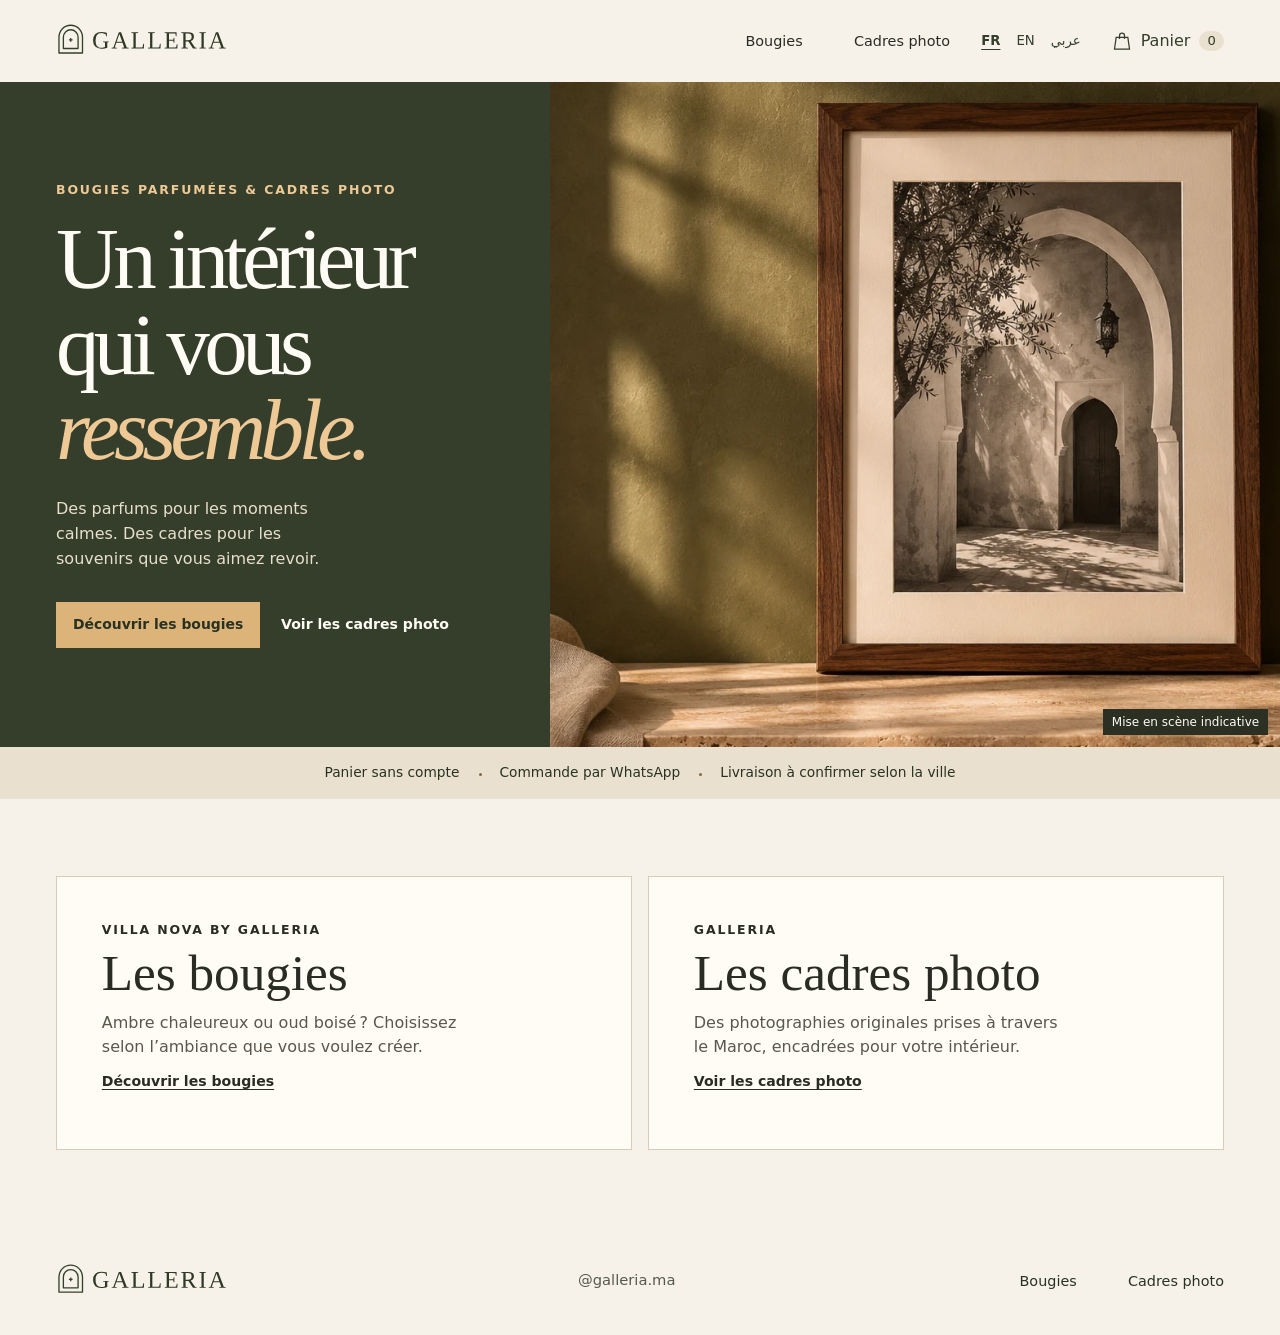
==== index.html @ 69aaf392 "Publish initial self-contained multilingual Galleria storefront with working styling and cart" ====
<!doctype html>
<html lang="fr">
<head>
  <meta charset="utf-8">
  <meta name="viewport" content="width=device-width, initial-scale=1">
  <meta name="theme-color" content="#f6f2e9">
  <meta name="description" content="Découvrez les bougies parfumées Villa Nova by Galleria et les cadres photo Galleria.">
  <title>Galleria — Bougies & cadres photo</title>
  <link rel="icon" href="[data-uri]" type="image/svg+xml">
<style>
:root {
  color-scheme: light;
  --paper: #f6f2e9;
  --chalk: #fffcf5;
  --sand: #eae0cf;
  --olive: #343e2b;
  --deep: #293222;
  --ink: #292c23;
  --muted: #57594d;
  --amber: #dcb379;
  --line: #d7ccba;
  --serif: "Instrument Serif", Georgia, "Times New Roman", serif;
  --sans: Inter, system-ui, -apple-system, sans-serif;
}
* { box-sizing: border-box; }
[hidden] { display: none !important; }
html { scroll-behavior: smooth; }
body { margin: 0; background: var(--paper); color: var(--ink); font: 1rem/1.55 var(--sans); }
body:has(dialog[open]) { overflow: hidden; }
h1, h2, h3, p, figure { margin: 0; }
h1, h2, h3 { font-family: var(--serif); font-weight: 400; line-height: .98; }
a { color: inherit; text-decoration: none; }
button, input, textarea { font: inherit; }
button { cursor: pointer; }
button:disabled { cursor: default; opacity: .46; }
a:focus-visible, button:focus-visible, input:focus-visible, textarea:focus-visible { outline: 2px solid #a56928; outline-offset: 4px; }
img { display: block; max-width: 100%; }
.wrap { width: min(100% - 7rem, 1250px); margin-inline: auto; }
.head { min-height: 82px; display: grid; grid-template-columns: 1fr auto 1fr; align-items: center; gap: 1.5rem; }
.brand { display: inline-flex; width: fit-content; align-items: center; }
.brand img { width: 164px; height: auto; }
nav { display: flex; gap: clamp(1.25rem, 4vw, 3.5rem); font-size: .9rem; }
nav a:hover, .quiet:hover { text-decoration: underline; text-underline-offset: .3em; }
.basket { min-height: 44px; justify-self: end; display: flex; align-items: center; gap: .55rem; padding: 0; background: none; border: 0; color: var(--olive); }
.count { min-width: 1.55rem; text-align: center; border-radius: 1rem; padding: 0 .3rem; background: var(--sand); font-size: .82rem; }
.hero { background: var(--olive); color: var(--chalk); display: grid; grid-template-columns: 43% 57%; min-height: min(665px, 54vw); }
.hero-copy { align-self: center; padding: 4.5rem 2rem 4.5rem max(3.5rem, calc((100vw - 1250px) / 2)); }
.eyebrow { display: block; font-size: .78rem; font-weight: 650; letter-spacing: .15em; line-height: 1.4; }
.hero-label { color: #efc995; }
.hero h1 { font-size: clamp(3.45rem, 6.8vw, 7.3rem); letter-spacing: -.065em; margin: 1.1rem 0 1.55rem; }
.hero h1 em { color: #efc995; font-weight: 400; }
.hero-copy p { color: #e8dfcd; max-width: 29ch; }
.hero-actions { display: flex; align-items: center; gap: 1rem 1.3rem; flex-wrap: wrap; margin-top: 1.9rem; }
.button { display: inline-flex; align-items: center; justify-content: center; min-height: 46px; border: 1px solid transparent; padding: .65rem 1rem; font-size: .87rem; font-weight: 660; line-height: 1.4; text-align: center; transition: background-color .18s; }
.primary { background: var(--amber); color: var(--deep); }
.primary:hover { background: #eec897; }
.dark { background: var(--olive); color: var(--chalk); }
.dark:hover { background: #49563d; }
.quiet { display: inline-flex; align-items: center; min-height: 44px; padding: 0; border: 0; background: none; color: inherit; font-size: .88rem; font-weight: 620; }
.hero-photo, .photo { position: relative; overflow: hidden; }
.hero-photo { background: #534a32; min-height: 100%; }
.hero-photo img { width: 100%; height: 100%; object-fit: cover; object-position: 52% 53%; position: absolute; inset: 0; }
figcaption { position: absolute; right: .75rem; bottom: .75rem; background: var(--chalk); color: var(--deep); padding: .24rem .55rem; font-size: .75rem; }
.hero-photo figcaption { background: #2b3023; color: var(--chalk); }
.order-strip { background: var(--sand); color: var(--deep); display: flex; flex-wrap: wrap; justify-content: center; gap: .25rem 2.5rem; padding: .95rem 1.2rem; font-size: .86rem; text-align: center; }
.order-strip span + span { position: relative; }
.order-strip span + span::before { position: absolute; content: ""; width: 3px; height: 3px; border-radius: 50%; background: #826842; left: -1.3rem; top: 50%; }
.collection { padding-block: clamp(3.25rem, 7vw, 6rem); }
.section-heading { display: flex; align-items: end; justify-content: space-between; gap: 1.5rem; margin-bottom: 2rem; }
.section-heading h2, .frame-copy h2 { font-size: clamp(2.8rem, 6vw, 5.25rem); letter-spacing: -.055em; margin-top: .6rem; }
.section-heading p, .frame-copy p { max-width: 35ch; color: var(--muted); }
.candle-grid { display: grid; grid-template-columns: repeat(2, minmax(0, 1fr)); gap: 1.5rem; }
.product { border: 1px solid var(--line); background: var(--chalk); }
.product .photo { aspect-ratio: 1.3; background: #b07f54; }
.photo img { width: 100%; height: 100%; object-fit: cover; }
.product-body { padding: clamp(1rem, 2.6vw, 1.65rem); }
.product h3 { font-size: clamp(2rem, 4vw, 3rem); margin-bottom: .4rem; letter-spacing: -.035em; }
.product p { color: var(--muted); }
.product-actions, #frame-buy { display: flex; align-items: center; flex-wrap: wrap; justify-content: space-between; gap: .65rem 1rem; margin-top: 1.1rem; }
.price { font-size: .9rem; color: #4e4e3d; }
.duo { display: flex; flex-wrap: wrap; align-items: center; justify-content: space-between; gap: 1rem; margin-top: 1.5rem; padding: clamp(1rem, 2.8vw, 1.7rem); background: var(--sand); }
.duo h3 { font-size: 2.05rem; margin-bottom: .35rem; }
.duo p { color: var(--muted); }
.frames { background: #e9dfcf; padding-block: clamp(2.25rem, 5.4vw, 5rem); }
.frame-grid { display: grid; grid-template-columns: 1.15fr 1fr; align-items: center; gap: clamp(2rem, 7vw, 7rem); }
.frame-image { aspect-ratio: 1.15; background: #bba483; }
.frame-copy p { margin-top: 1.2rem; }
#frame-buy { justify-content: flex-start; }
.footer { color: var(--deep); }
.footer-inner { min-height: 108px; display: flex; align-items: center; justify-content: space-between; gap: 1rem; flex-wrap: wrap; padding-block: 1.4rem; }
.footer-inner > span { color: var(--muted); font-size: .85rem; }
#cart { width: min(100%, 475px); max-width: 100%; height: 100dvh; max-height: 100dvh; inset: 0 0 0 auto; margin: 0; border: 0; padding: 0; color: var(--ink); background: var(--chalk); }
#cart::backdrop { background: #171d14a6; }
.cart-panel { min-height: 100%; padding: clamp(1.15rem, 4.5vw, 2rem); }
.cart-head { display: flex; gap: 1rem; justify-content: space-between; align-items: center; margin-bottom: 1.35rem; }
.cart-head h2 { font-size: 2.5rem; letter-spacing: -.05em; }
.icon-button { width: 44px; min-height: 44px; padding: 0; color: var(--deep); border: 1px solid var(--line); background: transparent; font-size: 1.2rem; }
.cart-items { margin: 0; padding: 0; list-style: none; }
.cart-item { display: flex; justify-content: space-between; align-items: center; gap: .5rem; padding: .85rem 0; border-bottom: 1px solid var(--line); }
.quantity { display: inline-flex; align-items: center; gap: .55rem; }
.total { display: flex; justify-content: space-between; align-items: baseline; gap: .8rem; margin: 1.15rem 0; }
.total strong { text-align: right; }
#checkout label { display: block; font-weight: 600; }
#checkout input, #checkout textarea { width: 100%; padding: .65rem; margin-top: .4rem; color: var(--ink); border: 1px solid #9a927f; background: var(--paper); }
#checkout .button { width: 100%; margin: .85rem 0 .45rem; }
.cart-note { font-size: .86rem; color: var(--muted); }
#checkout .cart-note { margin-top: .6rem; }
#continue-shopping { margin-top: .65rem; text-decoration: underline; text-underline-offset: .24em; }
.skip { position: absolute; z-index: 2; top: .5rem; left: .5rem; padding: .7rem; background: var(--chalk); transform: translateY(-200%); }
.skip:focus { transform: translateY(0); }
.sr-only { position: absolute; width: 1px; height: 1px; clip-path: inset(50%); overflow: hidden; white-space: nowrap; }
@media (max-width: 1000px) {
  .wrap { width: calc(100% - 3.5rem); }
  .hero-copy { padding-left: 1.75rem; }
  .hero { grid-template-columns: 46% 54%; }
}
@media (max-width: 670px) {
  .wrap { width: calc(100% - 2rem); }
  .head { min-height: 0; padding-top: .6rem; grid-template-columns: 1fr auto; gap: 0; }
  .head nav { grid-row: 2; grid-column: 1 / -1; justify-content: center; border-top: 1px solid var(--line); margin-top: .4rem; gap: 2.25rem; }
  .head nav a { display: inline-flex; align-items: center; min-height: 44px; }
  .brand img { width: 141px; }
  .hero { grid-template-columns: 1fr; }
  .hero-copy { padding: 2.7rem 1.25rem 2.65rem; }
  .hero h1 { font-size: clamp(3.55rem, 12.5vw, 5.2rem); }
  .hero-photo { aspect-ratio: 1.12; }
  .section-heading { align-items: start; flex-direction: column; gap: .85rem; }
  .candle-grid { gap: 1rem; }
  .frame-grid { grid-template-columns: 1fr; }
  .frame-copy { grid-row: 1; }
}
@media (max-width: 490px) {
  .order-strip { gap: .28rem 1.4rem; }
  .order-strip span + span::before { content: none; }
  .candle-grid { grid-template-columns: 1fr; }
}
@media (prefers-reduced-motion: reduce) {
  *, *::before, *::after { scroll-behavior: auto !important; transition: none !important; }
}

/* The logo outlines fit inside the viewBox on all browsers, including iOS. */
.brand img { width: 178px; max-width: 100%; }
.head { grid-template-columns: minmax(0, 1fr) auto auto auto; gap: clamp(.75rem, 2vw, 1.5rem); }
.locales { display: flex; align-items: center; direction: ltr; gap: .1rem; }
.locales button {
  min-height: 44px;
  padding: 0 .45rem;
  border: 0;
  background: none;
  color: var(--olive);
  font-size: .83rem;
}
.locales button[aria-pressed="true"] { font-weight: 700; text-decoration: underline; text-underline-offset: .3em; }
.hero-label { text-transform: uppercase; }
.hero h1 > * { display: block; }
.hero-copy { padding-inline-start: max(3.5rem, calc((100vw - 1250px) / 2)); padding-inline-end: 2rem; }
.product p.materials { font-size: .88rem; margin-top: .6rem; color: var(--olive); }
#cart { inset: 0; inset-inline-start: auto; }
.total strong { text-align: end; }
[dir="rtl"] { --serif: "Noto Naskh Arabic", "Geeza Pro", "Times New Roman", serif; }
[dir="rtl"] .hero h1, [dir="rtl"] h2, [dir="rtl"] h3, [dir="rtl"] .eyebrow { letter-spacing: normal; }
[dir="rtl"] .hero h1 { line-height: 1.15; }
[dir="rtl"] .hero h1 span:nth-child(2) { color: #efc995; }
[dir="rtl"] .order-strip span + span::before { left: auto; right: -1.3rem; }
[dir="rtl"] .footer-inner > span { direction: ltr; }

@media (max-width: 1000px) {
  .hero-copy { padding-inline-start: 1.75rem; }
}
@media (max-width: 670px) {
  .head { gap: 0 .4rem; grid-template-columns: minmax(0, 1fr) auto; }
  .head .brand { grid-row: 1; grid-column: 1; }
  .basket { grid-row: 1; grid-column: 2; }
  .head nav {
    grid-row: 2;
    grid-column: 1;
    justify-content: flex-start;
    gap: clamp(.65rem, 3vw, 1.25rem);
    margin-top: .35rem;
    border: 0;
    font-size: .86rem;
  }
  .locales { grid-row: 2; grid-column: 2; margin-top: .35rem; }
  .brand img { width: min(159px, 51vw); }
  .hero-copy { padding-inline: 1.25rem; }
}
@media (max-width: 345px) {
  .basket-name { display: none; }
  .locales button { padding-inline: .33rem; }
}

.photo-pending { margin: -.8rem 0 1rem; color: var(--muted); font-size: .9rem; }
.instagram { color: var(--muted); font-size: .92rem; }
.instagram:hover { text-decoration: underline; text-underline-offset: .2em; }
.home-collections { display: grid; grid-template-columns: repeat(2,minmax(0,1fr)); gap: 1rem; padding-block: clamp(2.5rem,6vw,5rem); }
.home-collection { border: 1px solid var(--line); background: var(--chalk); padding: clamp(1.1rem,3.5vw,3rem); }
.home-collection h2 { margin: .55rem 0 .8rem; font-size: clamp(2.45rem,4vw,4rem); }
.home-collection .quiet, .product-link { text-decoration: underline; text-underline-offset: .24em; }
.home-collection p { max-width: 36ch; color: var(--muted); }
.section-heading h1, .frame-copy h1 { font-size: clamp(2.8rem,6vw,5.25rem); letter-spacing: -.045em; margin-top: .6rem; }
.product-body h2 { font-size: clamp(2rem,4vw,3rem); margin-bottom: .55rem; }
.product-body h2 a:hover { text-decoration: underline; text-underline-offset: .16em; }
.breadcrumb { text-decoration: underline; text-underline-offset: .25em; margin-bottom: 1rem; }
.detail > [data-product-detail] { max-width: 760px; }
.detail .product-body { padding: clamp(1.2rem,4vw,2.5rem); }
.detail h1 { font-size: clamp(2.8rem,6.5vw,5rem); margin-bottom: .95rem; }
.detail .detail-pending { margin-top: 1rem; font-size: .9rem; }
.head nav [aria-current="page"] { text-decoration: underline; text-underline-offset: .35em; }
[dir="rtl"] .section-heading h1, [dir="rtl"] .frame-copy h1 { letter-spacing: normal; }
@media (max-width: 540px) { .home-collections { grid-template-columns: 1fr; } }

</style>
</head>
<body>
  <a class="skip" href="#main" data-copy="skip">Aller au contenu</a>
  <header class="masthead">
    <div class="head wrap">
      <a class="brand" href="#index" aria-label="Galleria, accueil" data-aria="home"><img src="[data-uri]" alt="Galleria" width="242" height="48"></a>
      <nav aria-label="Collections" data-aria="collections">
        <a href="#bougies" data-copy="candles">Bougies</a>
        <a href="#cadres" data-copy="frames">Cadres photo</a>
      </nav>
      <div class="locales" role="group" aria-label="Langue" data-aria="language">
        <button type="button" data-language="fr" lang="fr" aria-label="Français" aria-pressed="true">FR</button>
        <button type="button" data-language="en" lang="en" aria-label="English" aria-pressed="false">EN</button>
        <button type="button" data-language="ar" lang="ar" aria-label="العربية" aria-pressed="false">عربي</button>
      </div>
      <button class="basket" type="button" id="open-cart">
        <svg width="20" height="21" viewBox="0 0 24 24" fill="none" stroke="currentColor" stroke-width="1.5" aria-hidden="true"><path d="M5 7h14l2 14H3L5 7Z"/><path d="M9 9V5a3 3 0 0 1 6 0v4"/></svg>
        <span class="basket-name" data-copy="cart">Panier</span><span id="cart-count" class="count">0</span>
      </button>
    </div>
  </header>
  <main id="main" tabindex="-1" data-page-title="title">
    <div data-preview-view="index" data-title="title">
    <section class="hero" id="top" aria-labelledby="hero-title">
      <div class="hero-copy">
        <span class="eyebrow hero-label" data-copy="heroLabel">BOUGIES PARFUMÉES & CADRES PHOTO</span>
        <h1 id="hero-title"><span data-copy="heroLineOne">Un intérieur</span><span data-copy="heroLineTwo">qui vous</span><em data-copy="heroLineThree">ressemble.</em></h1>
        <p data-copy="heroCopy">Des parfums pour les moments calmes. Des cadres pour les souvenirs que vous aimez revoir.</p>
        <div class="hero-actions">
          <a class="button primary" href="#bougies" data-copy="browseCandles">Découvrir les bougies</a>
          <a class="quiet" href="#cadres" data-copy="browseFrames">Voir les cadres photo</a>
        </div>
      </div>
      <figure class="hero-photo">
        <img src="[data-uri]" alt="Cadre posé sur une console en pierre dans un intérieur aux tons olive" data-alt="heroAlt" fetchpriority="high" width="1000" height="960">
        <figcaption data-copy="mood">Mise en scène indicative</figcaption>
      </figure>
    </section>
    <div class="order-strip" aria-label="Modalités de commande" data-aria="orderTerms">
      <span data-copy="noAccount">Panier sans compte</span><span data-copy="whatsappOrder">Commande par WhatsApp</span><span data-copy="delivery">Livraison à confirmer selon la ville</span>
    </div>
    <section class="home-collections wrap" aria-label="Collections" data-aria="collections">
      <article class="home-collection">
        <span class="eyebrow">VILLA NOVA BY GALLERIA</span>
        <h2 data-copy="candleTitle">Les bougies</h2>
        <p data-copy="candleCopy">Ambre chaleureux ou oud boisé ? Choisissez selon l’ambiance que vous voulez créer.</p>
        <a class="quiet" href="#bougies" data-copy="browseCandles">Découvrir les bougies</a>
      </article>
      <article class="home-collection">
        <span class="eyebrow">GALLERIA</span>
        <h2 data-copy="frameTitle">Les cadres photo</h2>
        <p data-copy="frameCopy">Des photographies originales prises à travers le Maroc, encadrées pour votre intérieur.</p>
        <a class="quiet" href="#cadres" data-copy="browseFrames">Voir les cadres photo</a>
      </article>
    </section>
    </div>
    <div data-preview-view="bougies" data-title="candles" hidden>
    <section class="collection wrap page-collection" id="bougies" aria-labelledby="candle-title">
      <div class="section-heading">
        <div><span class="eyebrow">VILLA NOVA BY GALLERIA</span><h1 id="candle-title" data-copy="candleTitle">Les bougies</h1></div>
        <p data-copy="candleCopy">Ambre chaleureux ou oud boisé ? Choisissez selon l’ambiance que vous voulez créer.</p>
      </div>
      <p class="photo-pending" id="candle-photos-pending" data-copy="candlePhotosPending">Photos des bougies à venir.</p>
      <div class="candle-grid" id="candle-grid"></div>
      <div class="duo">
        <div><h3 data-copy="duo">Le duo Amber &amp; Oud</h3><p data-copy="duoCopy">Deux senteurs à offrir ensemble ou à alterner chez vous.</p></div>
        <button class="button dark" id="add-duo" type="button" data-copy="addDuo">Ajouter le duo au panier</button>
      </div>
    </section>
    </div>
    <div data-preview-view="cadres" data-title="frames" hidden>
    <section class="frames" id="cadres" aria-labelledby="frame-title">
      <div class="wrap frame-grid">
        <figure class="frame-image photo">
          <img id="frame-image" src="[data-uri]" alt="Exemple de cadres en bois brun avec passe-partout crème" loading="lazy" width="800" height="650">
          <figcaption id="frame-caption" data-copy="illustrative">Visuel indicatif</figcaption>
        </figure>
        <div class="frame-copy">
          <span class="eyebrow">GALLERIA</span>
          <h1 id="frame-title" data-copy="frameTitle">Les cadres photo</h1>
          <p data-copy="frameCopy">Des photographies originales prises à travers le Maroc, encadrées pour votre intérieur.</p>
          <div id="frame-buy"></div>
        </div>
      </div>
    </section>
    </div>
    <div data-preview-view="amber" data-title="amberName" hidden>
    <section class="collection wrap page-collection detail">
      <a class="quiet breadcrumb" href="#bougies" data-copy="backToCandles">Toutes les bougies</a>
      <div id="amber-detail" data-product-detail="amber"></div>
    </section>
    </div>
    <div data-preview-view="oud" data-title="oudName" hidden>
    <section class="collection wrap page-collection detail">
      <a class="quiet breadcrumb" href="#bougies" data-copy="backToCandles">Toutes les bougies</a>
      <div id="oud-detail" data-product-detail="oud"></div>
    </section>
    </div>
    <div id="status" class="sr-only" role="status"></div>
  </main>
  <footer class="footer">
    <div class="wrap footer-inner">
      <a class="brand" href="#index" aria-label="Galleria, accueil" data-aria="home"><img src="[data-uri]" alt="Galleria" width="242" height="48"></a>
      <a class="instagram" href="https://www.instagram.com/galleria.ma/" aria-label="Galleria sur Instagram" data-aria="instagram"><bdi>@galleria.ma</bdi></a>
      <nav aria-label="Collections en pied de page" data-aria="footerNav"><a href="#bougies" data-copy="candles">Bougies</a><a href="#cadres" data-copy="frames">Cadres photo</a></nav>
    </div>
  </footer>
  <dialog id="cart" aria-labelledby="cart-title">
    <div class="cart-panel">
      <header class="cart-head"><h2 id="cart-title" data-copy="cartTitle">Votre panier</h2><button id="close-cart" class="icon-button" type="button" aria-label="Fermer le panier" data-aria="closeCart">×</button></header>
      <p id="empty-cart" data-copy="emptyCart">Votre panier est vide.</p>
      <ul id="cart-items" class="cart-items"></ul>
      <form id="checkout" hidden>
        <div class="total"><span data-copy="subtotal">Sous-total</span><strong id="total"></strong></div>
        <label for="city" data-copy="city">Ville de livraison</label>
        <input id="city" name="city" autocomplete="address-level2" placeholder="Ex. Tanger" data-placeholder="cityExample" maxlength="80" required>
        <p class="cart-note" data-copy="checkoutNote">La disponibilité, les prix et la livraison sont confirmés sur WhatsApp.</p>
        <p id="preview-note" class="cart-note" hidden data-copy="previewNote">Le numéro WhatsApp de la boutique reste à configurer. Vous pouvez prévisualiser la demande ici.</p>
        <button id="send-order" class="button dark" type="submit">Commander sur WhatsApp</button>
        <label for="message" class="sr-only" data-copy="orderPreview">Aperçu de la demande</label>
        <textarea id="message" rows="6" readonly hidden></textarea>
      </form>
      <button id="continue-shopping" class="quiet" type="button" data-copy="continueShopping">Continuer mes achats</button>
    </div>
  </dialog>
  <noscript><p class="wrap">Activez JavaScript pour parcourir les produits et utiliser le panier.</p></noscript>
<script>
window.GALLERIA_PREVIEW = true;
// Set prices in MAD and use the shop's international WhatsApp number without a plus sign.
window.GALERIA = {
  whatsapp: "212618401389",
  products: [
    {
      id: "amber",
      collection: "bougies",
      price: null,
      image: null,
      illustrative: false
    },
    {
      id: "oud",
      collection: "bougies",
      price: 149,
      image: null,
      illustrative: false
    },
    {
      id: "cadre",
      collection: "cadres",
      price: null,
      image: "[data-uri]",
      illustrative: true
    }
  ]
};

"use strict";

window.GALERIA_COPY = {
  backToCandles: ["Toutes les bougies", "All candles", "كل الشموع"],
  productDetails: ["Voir les détails", "View details", "عرض التفاصيل"],
  productDetailsFor: ["Voir les détails de {name}", "View details for {name}", "عرض تفاصيل {name}"],
  candlePhotosPending: ["Photos des bougies à venir.", "Candle photos coming soon.", "صور الشموع قريبًا."],
  instagram: ["Galleria sur Instagram", "Galleria on Instagram", "غاليريا على إنستغرام"],
  title: ["Galleria — Bougies & cadres photo", "Galleria — Candles & photo frames", "غاليريا — شموع وإطارات صور"],
  meta: ["Découvrez les bougies parfumées Villa Nova by Galleria et les cadres photo Galleria.", "Discover Villa Nova by Galleria scented candles and Galleria photo frames.", "اكتشفوا شموع فيلا نوفا من غاليريا وإطارات الصور من غاليريا."],
  skip: ["Aller au contenu", "Skip to content", "انتقل إلى المحتوى"],
  home: ["Galleria, accueil", "Galleria, home", "غاليريا، الرئيسية"],
  top: ["Galleria, retour en haut", "Galleria, back to top", "غاليريا، العودة إلى أعلى الصفحة"],
  collections: ["Collections", "Collections", "المجموعات"],
  footerNav: ["Collections en pied de page", "Collections in the footer", "المجموعات في أسفل الصفحة"],
  language: ["Langue", "Language", "اللغة"],
  candles: ["Bougies", "Candles", "الشموع"],
  frames: ["Cadres photo", "Photo frames", "إطارات الصور"],
  cart: ["Panier", "Cart", "السلة"],
  heroLabel: ["Bougies parfumées & cadres photo", "Scented candles & photo frames", "شموع معطّرة وإطارات صور"],
  heroLineOne: ["Un intérieur", "Make your", "بيتٌ"],
  heroLineTwo: ["qui vous", "space feel", "يشبهك."],
  heroLineThree: ["ressemble.", "like home.", ""],
  heroCopy: ["Des parfums pour les moments calmes. Des cadres pour les souvenirs que vous aimez revoir.", "Scents for quiet moments. Frames for the memories you love to revisit.", "عطور للحظات الهادئة، وإطارات للذكريات التي تحب أن تراها من جديد."],
  browseCandles: ["Découvrir les bougies", "Explore the candles", "اكتشف الشموع"],
  browseFrames: ["Voir les cadres photo", "Browse photo frames", "تصفّح إطارات الصور"],
  heroAlt: ["Cadre posé sur une console en pierre dans un intérieur aux tons olive", "A photo frame on a stone console against an olive wall", "إطار صورة على طاولة حجرية أمام جدار زيتوني"],
  mood: ["Mise en scène indicative", "Illustrative styling", "صورة تنسيقية توضيحية"],
  orderTerms: ["Modalités de commande", "Ordering information", "معلومات الطلب"],
  noAccount: ["Panier sans compte", "No account needed", "التسوّق دون حساب"],
  whatsappOrder: ["Commande par WhatsApp", "Order via WhatsApp", "الطلب عبر واتساب"],
  delivery: ["Livraison à confirmer selon la ville", "Delivery confirmed by city", "يُؤكَّد التوصيل حسب المدينة"],
  candleTitle: ["Les bougies", "Scented candles", "الشموع المعطّرة"],
  candleCopy: ["Ambre chaleureux ou oud boisé ? Choisissez selon l’ambiance que vous voulez créer.", "Warm amber or woody oud? Choose the scent that fits your space.", "عنبر دافئ أم عود خشبي؟ اختر العطر الذي يناسب أجواء بيتك."],
  duo: ["Le duo Amber & Oud", "The Amber & Oud duo", "ثنائي العنبر والعود"],
  duoCopy: ["Deux senteurs à offrir ensemble ou à alterner chez vous.", "Two scents to gift together or enjoy in turn at home.", "عطران يمكنك إهداؤهما معًا أو التبديل بينهما في بيتك."],
  addDuo: ["Ajouter le duo au panier", "Add the duo to cart", "أضف الثنائي إلى السلة"],
  duoAdded: ["Le duo Amber et Oud est dans le panier.", "The Amber & Oud duo is in your cart.", "ثنائي العنبر والعود في سلتك."],
  illustrative: ["Visuel indicatif", "Illustrative image", "صورة توضيحية"],
  frameTitle: ["Les cadres photo", "Photo frames", "إطارات الصور"],
  frameCopy: ["Des photographies originales prises à travers le Maroc, encadrées pour votre intérieur.", "Our original photographs, taken across Morocco and framed for your home.", "صور أصلية التقطناها في أنحاء المغرب، ونقدّمها مؤطّرة لتزيين بيتك."],
  cartTitle: ["Votre panier", "Your cart", "سلة التسوّق"],
  closeCart: ["Fermer le panier", "Close cart", "أغلق السلة"],
  emptyCart: ["Votre panier est vide.", "Your cart is empty.", "سلتك فارغة."],
  subtotal: ["Sous-total", "Subtotal", "المجموع الفرعي"],
  city: ["Ville de livraison", "Delivery city", "مدينة التوصيل"],
  cityExample: ["Ex. Tanger", "E.g. Tangier", "مثال: طنجة"],
  cityRequired: ["Indiquez votre ville de livraison.", "Enter your delivery city.", "أدخل مدينة التوصيل."],
  checkoutNote: ["Vérifiez votre message dans WhatsApp, puis envoyez-le pour confirmer la disponibilité et la livraison.", "Review and send your message in WhatsApp to confirm availability and delivery.", "راجع رسالتك في واتساب ثم أرسلها لتأكيد التوفّر والتوصيل."],
  previewNote: ["Le numéro WhatsApp de la boutique reste à configurer. Vous pouvez prévisualiser la demande ici.", "The shop’s WhatsApp number is pending. You can preview your order here.", "سيُضاف رقم واتساب المتجر قريبًا. يمكنك معاينة الطلب هنا."],
  placeOrder: ["Commander sur WhatsApp", "Order on WhatsApp", "اطلب عبر واتساب"],
  previewOrder: ["Prévisualiser ma demande", "Preview my order", "عاين طلبك"],
  orderPreview: ["Aperçu de la demande", "Order preview", "معاينة الطلب"],
  continueShopping: ["Continuer mes achats", "Continue shopping", "تابع التسوّق"],
  pricePending: ["Prix à confirmer", "Price to be confirmed", "السعر قيد التأكيد"],
  currency: ["DH", "MAD", "د.م."],
  toConfirm: ["À confirmer", "To be confirmed", "قيد التأكيد"],
  partialTotal: ["+ articles à confirmer", "+ items pending pricing", "+ منتجات بانتظار تأكيد السعر"],
  add: ["Ajouter au panier", "Add to cart", "أضف إلى السلة"],
  addProduct: ["Ajouter {name} au panier", "Add {name} to cart", "أضف {name} إلى السلة"],
  itemAdded: ["{quantity} × {name} dans le panier.", "{quantity} × {name} in your cart.", "{quantity} × {name} في سلتك."],
  more: ["Ajouter une unité de {name}", "Add one more {name}", "أضف وحدة من {name}"],
  less: ["Retirer une unité de {name}", "Remove one {name}", "أزل وحدة من {name}"],
  cartCount: ["Panier, {count}", "Cart, {count}", "السلة، {count}"],
  messageGreeting: ["Bonjour Galleria, je souhaite commander :", "Hello Galleria, I’d like to order:", "مرحبًا غاليريا، أود طلب ما يلي:"],
  messageConfirm: ["Pouvez-vous me confirmer la disponibilité et le total avec la livraison ?", "Could you confirm availability and the total including delivery?", "هل يمكنكم تأكيد التوفّر والمبلغ الإجمالي مع التوصيل؟"],
  candleMaterials: ["Cire végétale · Mèche en coton biologique", "Plant-based wax · Organic cotton wick", "شمع نباتي · فتيل من القطن العضوي"],
  amberName: ["Amber", "Amber", "عنبر"],
  amberDescription: ["Bougie parfumée naturelle à l’ambre, chaude et enveloppante.", "A natural amber-scented candle with a warm, enveloping fragrance.", "شمعة طبيعية معطّرة بالعنبر، بعطر دافئ وغني."],
  amberAlt: ["Bougie parfumée Amber de Villa Nova by Galleria", "Villa Nova by Galleria Amber scented candle", "شمعة العنبر المعطّرة من فيلا نوفا من غاليريا"],
  oudName: ["Oud — Grand format", "Oud — Large", "عود — الحجم الكبير"],
  oudDescription: ["Bougie parfumée naturelle au oud, aux notes boisées et profondes.", "A natural oud-scented candle with deep, woody notes.", "شمعة طبيعية معطّرة بالعود، بنفحات خشبية عميقة."],
  oudAlt: ["Bougie parfumée Oud grand format de Villa Nova by Galleria", "Villa Nova by Galleria large Oud scented candle", "شمعة العود المعطّرة بالحجم الكبير من فيلا نوفا من غاليريا"],
  frameName: ["Cadre photo", "Photo frame", "إطار صور"],
  frameAlt: ["Exemple de cadres en bois brun avec passe-partout crème", "Example of brown wooden frames with cream mats", "مثال لإطارات خشبية بنية بحواف داخلية كريمية"]
};

"use strict";

const { products, whatsapp } = window.GALERIA;
const catalog = new Map(products.map(product => [product.id, product]));
const cartKey = "galeria-cart-v1";
const languageKey = "galeria-language-v1";
const languages = ["fr", "en", "ar"];
const candleGrid = document.querySelector("#candle-grid");
const frameBuy = document.querySelector("#frame-buy");
let language = "fr";
let amount;

function t(key, values = {}) {
  return window.GALERIA_COPY[key][languages.indexOf(language)].replace(
    /\{(\w+)\}/g, (_, token) => values[token]
  );
}

function productName(product) {
  return t(product.id === "cadre" ? "frameName" : product.id + "Name");
}
const dialog = document.querySelector("#cart");
const checkout = document.querySelector("#checkout");
const orderText = document.querySelector("#message");
const cityField = document.querySelector("#city");
const orderButton = document.querySelector("#send-order");
const cartItems = document.querySelector("#cart-items");
const bag = document.querySelector("#open-cart");
const maxQuantity = 99;
const hasWhatsApp = /^[1-9]\d{7,14}$/.test(whatsapp);
let opener;
let cart = {};

try {
  const savedLanguage = localStorage.getItem(languageKey);
  if (languages.includes(savedLanguage)) language = savedLanguage;
  const saved = JSON.parse(localStorage.getItem(cartKey) || "{}");
  for (const id of catalog.keys()) {
    const quantity = saved?.[id];
    if (Number.isInteger(quantity) && quantity > 0) {
      cart[id] = Math.min(quantity, maxQuantity);
    }
  }
} catch {
  // The cart remains usable in memory when storage is blocked.
}

function element(tag, className, value) {
  const node = document.createElement(tag);
  if (className) node.className = className;
  if (value) node.textContent = value;
  return node;
}

function priceLabel(price) {
  return price === null ? t("pricePending") : amount.format(price) + " " + t("currency");
}

function addControl(product) {
  const button = element("button", "button dark add-button", t("add"));
  button.type = "button";
  button.setAttribute("aria-label", t("addProduct", { name: productName(product) }));
  button.addEventListener("click", () => {
    updateQuantity(product.id, (cart[product.id] || 0) + 1);
    document.querySelector("#status").textContent =
      t("itemAdded", { quantity: amount.format(cart[product.id]), name: productName(product) });
    openCart(button);
  });
  return button;
}

function candleProduct(product, isDetail) {
  const article = element("article", "product");
  if (product.image) {
    const photo = element("figure", "photo");
    const image = element("img");
    image.src = product.image;
    image.alt = t(product.id + "Alt");
    image.loading = "lazy";
    image.width = 620;
    image.height = 550;
    photo.append(image);
    if (product.illustrative) photo.append(element("figcaption", "", t("illustrative")));
    article.append(photo);
  }

  const description = element("div", "product-body");
  const name = productName(product);
  const heading = element(isDetail ? "h1" : "h2", "", isDetail ? name : "");
  if (!isDetail) {
    const link = element("a", "", name);
    link.href = window.GALLERIA_PREVIEW ? "#" + product.id : product.id + ".html";
    heading.append(link);
  }
  description.append(
    heading,
    element("p", "", t(product.id + "Description")),
    element("p", "materials", t("candleMaterials"))
  );
  if (isDetail && !product.image) {
    description.append(element("p", "detail-pending", t("candlePhotosPending")));
  }
  const actions = element("div", "product-actions");
  const price = element("span", "price", priceLabel(product.price));
  actions.append(price, addControl(product));
  if (!isDetail) {
    const details = element("a", "quiet product-link", t("productDetails"));
    details.href = heading.firstElementChild.getAttribute("href");
    details.setAttribute("aria-label", t("productDetailsFor", { name }));
    actions.append(details);
  }
  description.append(actions);
  article.append(description);
  return article;
}

function renderProducts() {
  if (candleGrid) {
    const candles = products.filter(product => product.collection === "bougies");
    document.querySelector("#candle-photos-pending").hidden = candles.every(product => product.image);
    candleGrid.replaceChildren(...candles.map(product => candleProduct(product, false)));
  }
  for (const detail of document.querySelectorAll("[data-product-detail]")) {
    const product = catalog.get(detail.dataset.productDetail);
    detail.replaceChildren(candleProduct(product, true));
  }
  if (frameBuy) {
    const frame = catalog.get("cadre");
    const frameImage = document.querySelector("#frame-image");
    frameImage.src = frame.image;
    frameImage.alt = t("frameAlt");
    document.querySelector("#frame-caption").hidden = !frame.illustrative;
    frameBuy.replaceChildren(element("span", "price", priceLabel(frame.price)), addControl(frame));
  }
}

function openCart(trigger) {
  opener = trigger;
  dialog.showModal();
  document.querySelector("#close-cart").focus();
}

function updateQuantity(id, value, nextFocus) {
  if (value > 0) cart[id] = Math.min(value, maxQuantity);
  else delete cart[id];
  try {
    localStorage.setItem(cartKey, JSON.stringify(cart));
  } catch {
    // Orders can still be prepared when storage is unavailable.
  }
  renderCart();
  if (nextFocus) {
    const matchingButton = document.getElementById(nextFocus);
    const fallback = cartItems.querySelector("button:not([disabled])");
    (matchingButton && !matchingButton.disabled ? matchingButton : fallback || document.querySelector("#close-cart")).focus();
  }
}

function cartSummary() {
  const lines = Object.entries(cart).map(([id, quantity]) => ({
    product: catalog.get(id),
    quantity
  }));
  const count = lines.reduce((total, item) => total + item.quantity, 0);
  const knownAmount = lines.reduce((total, { product, quantity }) => total + (product.price ?? 0) * quantity, 0);
  const unknownPrices = lines.filter(({ product }) => product.price === null).length;
  let subtotal = priceLabel(knownAmount);
  if (unknownPrices === lines.length && lines.length) subtotal = t("toConfirm");
  else if (unknownPrices) subtotal += " " + t("partialTotal");
  return { lines, count, subtotal };
}

function quantityControl(product, quantity, delta) {
  const increasing = delta === 1;
  const button = element("button", "icon-button", increasing ? "+" : "−");
  button.type = "button";
  button.id = product.id + (increasing ? "-more" : "-less");
  button.disabled = increasing && quantity >= maxQuantity;
  button.setAttribute("aria-label", t(increasing ? "more" : "less", { name: productName(product) }));
  button.addEventListener("click", () => updateQuantity(product.id, quantity + delta, button.id));
  return button;
}

function renderCart() {
  const { lines, count, subtotal } = cartSummary();
  cartItems.replaceChildren();
  for (const { product, quantity } of lines) {
    const row = element("li", "cart-item");
    const itemDescription = element("div");
    itemDescription.append(element("strong", "", productName(product)), element("div", "cart-note", priceLabel(product.price)));
    const controls = element("div", "quantity");
    controls.append(quantityControl(product, quantity, -1), element("span", "", amount.format(quantity)), quantityControl(product, quantity, 1));
    row.append(itemDescription, controls);
    cartItems.append(row);
  }
  document.querySelector("#cart-count").textContent = amount.format(count);
  bag.setAttribute("aria-label", t("cartCount", { count: amount.format(count) }));
  document.querySelector("#empty-cart").hidden = Boolean(count);
  checkout.hidden = !count;
  document.querySelector("#total").textContent = subtotal;
  orderText.hidden = true;
}

document.querySelector("#add-duo")?.addEventListener("click", event => {
  updateQuantity("amber", (cart.amber || 0) + 1);
  updateQuantity("oud", (cart.oud || 0) + 1);
  document.querySelector("#status").textContent = t("duoAdded");
  openCart(event.currentTarget);
});
bag.addEventListener("click", () => openCart(bag));
document.querySelector("#close-cart").addEventListener("click", () => dialog.close());
document.querySelector("#continue-shopping").addEventListener("click", () => dialog.close());
dialog.addEventListener("close", () => opener?.focus());
dialog.addEventListener("click", event => {
  if (event.target === dialog) dialog.close();
});
cityField.addEventListener("input", () => {
  cityField.setCustomValidity("");
  orderText.hidden = true;
});

function applyLanguage() {
  document.documentElement.lang = language;
  document.documentElement.dir = language === "ar" ? "rtl" : "ltr";
  const pageTitle = document.querySelector("#main").dataset.pageTitle;
  document.title = pageTitle === "title" ? t("title") : t(pageTitle) + " · Galleria";
  document.querySelector('meta[name="description"]').content = t("meta");
  amount = new Intl.NumberFormat(language + "-MA", { maximumFractionDigits: 2 });
  for (const node of document.querySelectorAll("[data-copy]")) {
    const copy = t(node.dataset.copy);
    node.textContent = copy;
    node.hidden = !copy;
  }
  for (const [attribute, data] of [["aria-label", "aria"], ["alt", "alt"], ["placeholder", "placeholder"]]) {
    for (const node of document.querySelectorAll("[data-" + data + "]")) {
      node.setAttribute(attribute, t(node.dataset[data]));
    }
  }
  for (const button of document.querySelectorAll("[data-language]")) {
    button.setAttribute("aria-pressed", String(button.dataset.language === language));
  }
  cityField.setCustomValidity("");
  orderButton.textContent = t(hasWhatsApp ? "placeOrder" : "previewOrder");
  document.querySelector("#preview-note").hidden = hasWhatsApp;
  renderProducts();
  renderCart();
}

for (const button of document.querySelectorAll("[data-language]")) {
  button.addEventListener("click", () => {
    language = button.dataset.language;
    try {
      localStorage.setItem(languageKey, language);
    } catch {
      // The active language still applies to this page when storage is blocked.
    }
    applyLanguage();
  });
}

checkout.addEventListener("submit", event => {
  event.preventDefault();
  const city = cityField.value.trim();
  if (!city) {
    cityField.setCustomValidity(t("cityRequired"));
    cityField.reportValidity();
    return;
  }
  const { lines, subtotal } = cartSummary();
  if (!lines.length) return;
  const items = lines.map(({ product, quantity }) => "• " + amount.format(quantity) + " × " + productName(product));
  const message = [
    t("messageGreeting"),
    ...items,
    "",
    t("subtotal") + ": " + subtotal,
    t("city") + ": " + city,
    "",
    t("messageConfirm")
  ].join("\n");

  if (hasWhatsApp) {
    const destination = new URL("https://wa.me/" + whatsapp);
    destination.searchParams.set("text", message);
    window.location.assign(destination.href);
  } else {
    orderText.value = message;
    orderText.hidden = false;
    orderText.focus();
  }
});

applyLanguage();

const previewMain = document.querySelector("#main");
const previewViews = [...document.querySelectorAll("[data-preview-view]")];
function showPreviewPage(navigate = false) {
  const active = previewViews.find(view => "#" + view.dataset.previewView === location.hash) || previewViews[0];
  for (const view of previewViews) view.hidden = view !== active;
  const pageKey = active.dataset.pageTitle || active.dataset.title;
  previewMain.dataset.pageTitle = pageKey;
  document.title = pageKey === "title" ? t("title") : t(pageKey) + " · Galleria";
  for (const link of document.querySelectorAll(".head nav a, .footer nav a")) {
    if (link.getAttribute("href") === "#" + active.dataset.previewView) link.setAttribute("aria-current", "page");
    else link.removeAttribute("aria-current");
  }
  if (navigate) {
    window.scrollTo({ top: 0, behavior: "instant" });
    previewMain.focus({ preventScroll: true });
  }
}
window.addEventListener("hashchange", () => showPreviewPage(true));
document.querySelector(".skip").addEventListener("click", event => {
  event.preventDefault();
  previewMain.focus();
});
showPreviewPage();

</script>
</body>
</html>
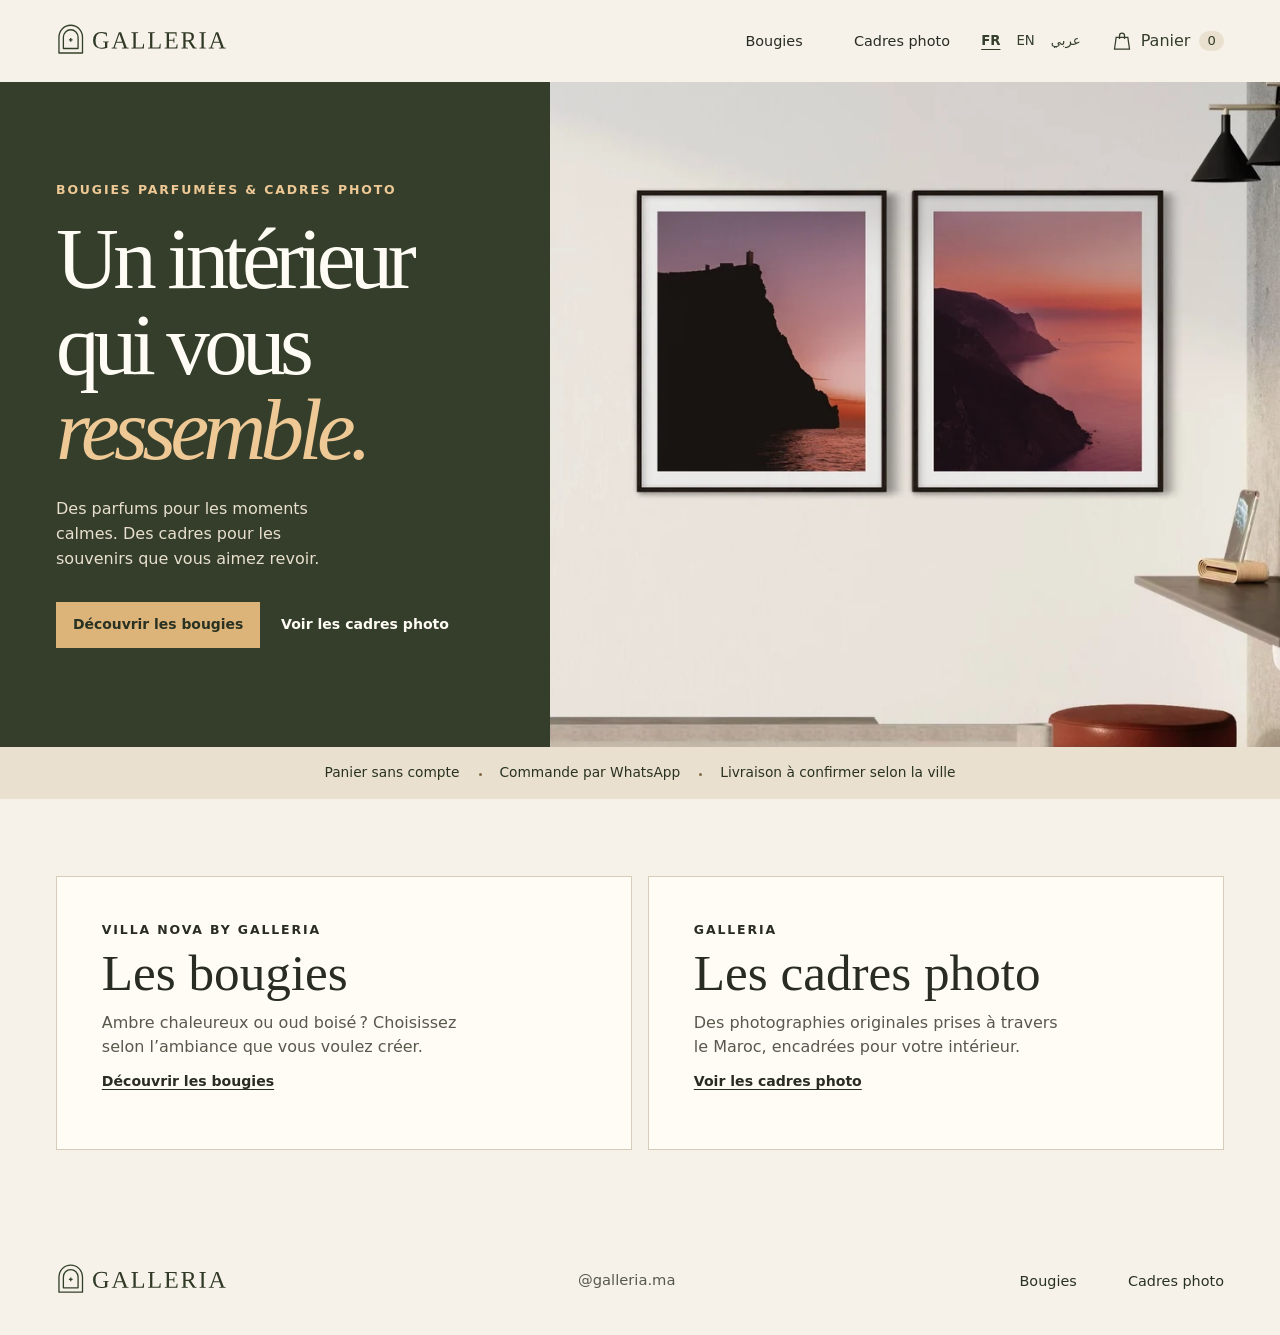
==== commit 7c3c0d71: "Add the complete Galleria storefront and original photography" ====
--- a/index.html
+++ b/index.html
@@ -6,219 +6,20 @@
   <meta name="theme-color" content="#f6f2e9">
   <meta name="description" content="Découvrez les bougies parfumées Villa Nova by Galleria et les cadres photo Galleria.">
   <title>Galleria — Bougies & cadres photo</title>
-  <link rel="icon" href="[data-uri]" type="image/svg+xml">
-<style>
-:root {
-  color-scheme: light;
-  --paper: #f6f2e9;
-  --chalk: #fffcf5;
-  --sand: #eae0cf;
-  --olive: #343e2b;
-  --deep: #293222;
-  --ink: #292c23;
-  --muted: #57594d;
-  --amber: #dcb379;
-  --line: #d7ccba;
-  --serif: "Instrument Serif", Georgia, "Times New Roman", serif;
-  --sans: Inter, system-ui, -apple-system, sans-serif;
-}
-* { box-sizing: border-box; }
-[hidden] { display: none !important; }
-html { scroll-behavior: smooth; }
-body { margin: 0; background: var(--paper); color: var(--ink); font: 1rem/1.55 var(--sans); }
-body:has(dialog[open]) { overflow: hidden; }
-h1, h2, h3, p, figure { margin: 0; }
-h1, h2, h3 { font-family: var(--serif); font-weight: 400; line-height: .98; }
-a { color: inherit; text-decoration: none; }
-button, input, textarea { font: inherit; }
-button { cursor: pointer; }
-button:disabled { cursor: default; opacity: .46; }
-a:focus-visible, button:focus-visible, input:focus-visible, textarea:focus-visible { outline: 2px solid #a56928; outline-offset: 4px; }
-img { display: block; max-width: 100%; }
-.wrap { width: min(100% - 7rem, 1250px); margin-inline: auto; }
-.head { min-height: 82px; display: grid; grid-template-columns: 1fr auto 1fr; align-items: center; gap: 1.5rem; }
-.brand { display: inline-flex; width: fit-content; align-items: center; }
-.brand img { width: 164px; height: auto; }
-nav { display: flex; gap: clamp(1.25rem, 4vw, 3.5rem); font-size: .9rem; }
-nav a:hover, .quiet:hover { text-decoration: underline; text-underline-offset: .3em; }
-.basket { min-height: 44px; justify-self: end; display: flex; align-items: center; gap: .55rem; padding: 0; background: none; border: 0; color: var(--olive); }
-.count { min-width: 1.55rem; text-align: center; border-radius: 1rem; padding: 0 .3rem; background: var(--sand); font-size: .82rem; }
-.hero { background: var(--olive); color: var(--chalk); display: grid; grid-template-columns: 43% 57%; min-height: min(665px, 54vw); }
-.hero-copy { align-self: center; padding: 4.5rem 2rem 4.5rem max(3.5rem, calc((100vw - 1250px) / 2)); }
-.eyebrow { display: block; font-size: .78rem; font-weight: 650; letter-spacing: .15em; line-height: 1.4; }
-.hero-label { color: #efc995; }
-.hero h1 { font-size: clamp(3.45rem, 6.8vw, 7.3rem); letter-spacing: -.065em; margin: 1.1rem 0 1.55rem; }
-.hero h1 em { color: #efc995; font-weight: 400; }
-.hero-copy p { color: #e8dfcd; max-width: 29ch; }
-.hero-actions { display: flex; align-items: center; gap: 1rem 1.3rem; flex-wrap: wrap; margin-top: 1.9rem; }
-.button { display: inline-flex; align-items: center; justify-content: center; min-height: 46px; border: 1px solid transparent; padding: .65rem 1rem; font-size: .87rem; font-weight: 660; line-height: 1.4; text-align: center; transition: background-color .18s; }
-.primary { background: var(--amber); color: var(--deep); }
-.primary:hover { background: #eec897; }
-.dark { background: var(--olive); color: var(--chalk); }
-.dark:hover { background: #49563d; }
-.quiet { display: inline-flex; align-items: center; min-height: 44px; padding: 0; border: 0; background: none; color: inherit; font-size: .88rem; font-weight: 620; }
-.hero-photo, .photo { position: relative; overflow: hidden; }
-.hero-photo { background: #534a32; min-height: 100%; }
-.hero-photo img { width: 100%; height: 100%; object-fit: cover; object-position: 52% 53%; position: absolute; inset: 0; }
-figcaption { position: absolute; right: .75rem; bottom: .75rem; background: var(--chalk); color: var(--deep); padding: .24rem .55rem; font-size: .75rem; }
-.hero-photo figcaption { background: #2b3023; color: var(--chalk); }
-.order-strip { background: var(--sand); color: var(--deep); display: flex; flex-wrap: wrap; justify-content: center; gap: .25rem 2.5rem; padding: .95rem 1.2rem; font-size: .86rem; text-align: center; }
-.order-strip span + span { position: relative; }
-.order-strip span + span::before { position: absolute; content: ""; width: 3px; height: 3px; border-radius: 50%; background: #826842; left: -1.3rem; top: 50%; }
-.collection { padding-block: clamp(3.25rem, 7vw, 6rem); }
-.section-heading { display: flex; align-items: end; justify-content: space-between; gap: 1.5rem; margin-bottom: 2rem; }
-.section-heading h2, .frame-copy h2 { font-size: clamp(2.8rem, 6vw, 5.25rem); letter-spacing: -.055em; margin-top: .6rem; }
-.section-heading p, .frame-copy p { max-width: 35ch; color: var(--muted); }
-.candle-grid { display: grid; grid-template-columns: repeat(2, minmax(0, 1fr)); gap: 1.5rem; }
-.product { border: 1px solid var(--line); background: var(--chalk); }
-.product .photo { aspect-ratio: 1.3; background: #b07f54; }
-.photo img { width: 100%; height: 100%; object-fit: cover; }
-.product-body { padding: clamp(1rem, 2.6vw, 1.65rem); }
-.product h3 { font-size: clamp(2rem, 4vw, 3rem); margin-bottom: .4rem; letter-spacing: -.035em; }
-.product p { color: var(--muted); }
-.product-actions, #frame-buy { display: flex; align-items: center; flex-wrap: wrap; justify-content: space-between; gap: .65rem 1rem; margin-top: 1.1rem; }
-.price { font-size: .9rem; color: #4e4e3d; }
-.duo { display: flex; flex-wrap: wrap; align-items: center; justify-content: space-between; gap: 1rem; margin-top: 1.5rem; padding: clamp(1rem, 2.8vw, 1.7rem); background: var(--sand); }
-.duo h3 { font-size: 2.05rem; margin-bottom: .35rem; }
-.duo p { color: var(--muted); }
-.frames { background: #e9dfcf; padding-block: clamp(2.25rem, 5.4vw, 5rem); }
-.frame-grid { display: grid; grid-template-columns: 1.15fr 1fr; align-items: center; gap: clamp(2rem, 7vw, 7rem); }
-.frame-image { aspect-ratio: 1.15; background: #bba483; }
-.frame-copy p { margin-top: 1.2rem; }
-#frame-buy { justify-content: flex-start; }
-.footer { color: var(--deep); }
-.footer-inner { min-height: 108px; display: flex; align-items: center; justify-content: space-between; gap: 1rem; flex-wrap: wrap; padding-block: 1.4rem; }
-.footer-inner > span { color: var(--muted); font-size: .85rem; }
-#cart { width: min(100%, 475px); max-width: 100%; height: 100dvh; max-height: 100dvh; inset: 0 0 0 auto; margin: 0; border: 0; padding: 0; color: var(--ink); background: var(--chalk); }
-#cart::backdrop { background: #171d14a6; }
-.cart-panel { min-height: 100%; padding: clamp(1.15rem, 4.5vw, 2rem); }
-.cart-head { display: flex; gap: 1rem; justify-content: space-between; align-items: center; margin-bottom: 1.35rem; }
-.cart-head h2 { font-size: 2.5rem; letter-spacing: -.05em; }
-.icon-button { width: 44px; min-height: 44px; padding: 0; color: var(--deep); border: 1px solid var(--line); background: transparent; font-size: 1.2rem; }
-.cart-items { margin: 0; padding: 0; list-style: none; }
-.cart-item { display: flex; justify-content: space-between; align-items: center; gap: .5rem; padding: .85rem 0; border-bottom: 1px solid var(--line); }
-.quantity { display: inline-flex; align-items: center; gap: .55rem; }
-.total { display: flex; justify-content: space-between; align-items: baseline; gap: .8rem; margin: 1.15rem 0; }
-.total strong { text-align: right; }
-#checkout label { display: block; font-weight: 600; }
-#checkout input, #checkout textarea { width: 100%; padding: .65rem; margin-top: .4rem; color: var(--ink); border: 1px solid #9a927f; background: var(--paper); }
-#checkout .button { width: 100%; margin: .85rem 0 .45rem; }
-.cart-note { font-size: .86rem; color: var(--muted); }
-#checkout .cart-note { margin-top: .6rem; }
-#continue-shopping { margin-top: .65rem; text-decoration: underline; text-underline-offset: .24em; }
-.skip { position: absolute; z-index: 2; top: .5rem; left: .5rem; padding: .7rem; background: var(--chalk); transform: translateY(-200%); }
-.skip:focus { transform: translateY(0); }
-.sr-only { position: absolute; width: 1px; height: 1px; clip-path: inset(50%); overflow: hidden; white-space: nowrap; }
-@media (max-width: 1000px) {
-  .wrap { width: calc(100% - 3.5rem); }
-  .hero-copy { padding-left: 1.75rem; }
-  .hero { grid-template-columns: 46% 54%; }
-}
-@media (max-width: 670px) {
-  .wrap { width: calc(100% - 2rem); }
-  .head { min-height: 0; padding-top: .6rem; grid-template-columns: 1fr auto; gap: 0; }
-  .head nav { grid-row: 2; grid-column: 1 / -1; justify-content: center; border-top: 1px solid var(--line); margin-top: .4rem; gap: 2.25rem; }
-  .head nav a { display: inline-flex; align-items: center; min-height: 44px; }
-  .brand img { width: 141px; }
-  .hero { grid-template-columns: 1fr; }
-  .hero-copy { padding: 2.7rem 1.25rem 2.65rem; }
-  .hero h1 { font-size: clamp(3.55rem, 12.5vw, 5.2rem); }
-  .hero-photo { aspect-ratio: 1.12; }
-  .section-heading { align-items: start; flex-direction: column; gap: .85rem; }
-  .candle-grid { gap: 1rem; }
-  .frame-grid { grid-template-columns: 1fr; }
-  .frame-copy { grid-row: 1; }
-}
-@media (max-width: 490px) {
-  .order-strip { gap: .28rem 1.4rem; }
-  .order-strip span + span::before { content: none; }
-  .candle-grid { grid-template-columns: 1fr; }
-}
-@media (prefers-reduced-motion: reduce) {
-  *, *::before, *::after { scroll-behavior: auto !important; transition: none !important; }
-}
-
-/* The logo outlines fit inside the viewBox on all browsers, including iOS. */
-.brand img { width: 178px; max-width: 100%; }
-.head { grid-template-columns: minmax(0, 1fr) auto auto auto; gap: clamp(.75rem, 2vw, 1.5rem); }
-.locales { display: flex; align-items: center; direction: ltr; gap: .1rem; }
-.locales button {
-  min-height: 44px;
-  padding: 0 .45rem;
-  border: 0;
-  background: none;
-  color: var(--olive);
-  font-size: .83rem;
-}
-.locales button[aria-pressed="true"] { font-weight: 700; text-decoration: underline; text-underline-offset: .3em; }
-.hero-label { text-transform: uppercase; }
-.hero h1 > * { display: block; }
-.hero-copy { padding-inline-start: max(3.5rem, calc((100vw - 1250px) / 2)); padding-inline-end: 2rem; }
-.product p.materials { font-size: .88rem; margin-top: .6rem; color: var(--olive); }
-#cart { inset: 0; inset-inline-start: auto; }
-.total strong { text-align: end; }
-[dir="rtl"] { --serif: "Noto Naskh Arabic", "Geeza Pro", "Times New Roman", serif; }
-[dir="rtl"] .hero h1, [dir="rtl"] h2, [dir="rtl"] h3, [dir="rtl"] .eyebrow { letter-spacing: normal; }
-[dir="rtl"] .hero h1 { line-height: 1.15; }
-[dir="rtl"] .hero h1 span:nth-child(2) { color: #efc995; }
-[dir="rtl"] .order-strip span + span::before { left: auto; right: -1.3rem; }
-[dir="rtl"] .footer-inner > span { direction: ltr; }
-
-@media (max-width: 1000px) {
-  .hero-copy { padding-inline-start: 1.75rem; }
-}
-@media (max-width: 670px) {
-  .head { gap: 0 .4rem; grid-template-columns: minmax(0, 1fr) auto; }
-  .head .brand { grid-row: 1; grid-column: 1; }
-  .basket { grid-row: 1; grid-column: 2; }
-  .head nav {
-    grid-row: 2;
-    grid-column: 1;
-    justify-content: flex-start;
-    gap: clamp(.65rem, 3vw, 1.25rem);
-    margin-top: .35rem;
-    border: 0;
-    font-size: .86rem;
-  }
-  .locales { grid-row: 2; grid-column: 2; margin-top: .35rem; }
-  .brand img { width: min(159px, 51vw); }
-  .hero-copy { padding-inline: 1.25rem; }
-}
-@media (max-width: 345px) {
-  .basket-name { display: none; }
-  .locales button { padding-inline: .33rem; }
-}
-
-.photo-pending { margin: -.8rem 0 1rem; color: var(--muted); font-size: .9rem; }
-.instagram { color: var(--muted); font-size: .92rem; }
-.instagram:hover { text-decoration: underline; text-underline-offset: .2em; }
-.home-collections { display: grid; grid-template-columns: repeat(2,minmax(0,1fr)); gap: 1rem; padding-block: clamp(2.5rem,6vw,5rem); }
-.home-collection { border: 1px solid var(--line); background: var(--chalk); padding: clamp(1.1rem,3.5vw,3rem); }
-.home-collection h2 { margin: .55rem 0 .8rem; font-size: clamp(2.45rem,4vw,4rem); }
-.home-collection .quiet, .product-link { text-decoration: underline; text-underline-offset: .24em; }
-.home-collection p { max-width: 36ch; color: var(--muted); }
-.section-heading h1, .frame-copy h1 { font-size: clamp(2.8rem,6vw,5.25rem); letter-spacing: -.045em; margin-top: .6rem; }
-.product-body h2 { font-size: clamp(2rem,4vw,3rem); margin-bottom: .55rem; }
-.product-body h2 a:hover { text-decoration: underline; text-underline-offset: .16em; }
-.breadcrumb { text-decoration: underline; text-underline-offset: .25em; margin-bottom: 1rem; }
-.detail > [data-product-detail] { max-width: 760px; }
-.detail .product-body { padding: clamp(1.2rem,4vw,2.5rem); }
-.detail h1 { font-size: clamp(2.8rem,6.5vw,5rem); margin-bottom: .95rem; }
-.detail .detail-pending { margin-top: 1rem; font-size: .9rem; }
-.head nav [aria-current="page"] { text-decoration: underline; text-underline-offset: .35em; }
-[dir="rtl"] .section-heading h1, [dir="rtl"] .frame-copy h1 { letter-spacing: normal; }
-@media (max-width: 540px) { .home-collections { grid-template-columns: 1fr; } }
-
-</style>
+  <link rel="icon" href="assets/galleria-mark.svg" type="image/svg+xml">
+  <link rel="stylesheet" href="style.css">
+  <script src="catalog.js" defer></script>
+  <script src="translations.js" defer></script>
+  <script src="shop.js" defer></script>
 </head>
 <body>
   <a class="skip" href="#main" data-copy="skip">Aller au contenu</a>
   <header class="masthead">
     <div class="head wrap">
-      <a class="brand" href="#index" aria-label="Galleria, accueil" data-aria="home"><img src="[data-uri]" alt="Galleria" width="242" height="48"></a>
+      <a class="brand" href="index.html" aria-label="Galleria, accueil" data-aria="home"><img src="assets/galleria-logo.svg" alt="Galleria" width="242" height="48"></a>
       <nav aria-label="Collections" data-aria="collections">
-        <a href="#bougies" data-copy="candles">Bougies</a>
-        <a href="#cadres" data-copy="frames">Cadres photo</a>
+        <a href="bougies.html" data-copy="candles">Bougies</a>
+        <a href="cadres.html" data-copy="frames">Cadres photo</a>
       </nav>
       <div class="locales" role="group" aria-label="Langue" data-aria="language">
         <button type="button" data-language="fr" lang="fr" aria-label="Français" aria-pressed="true">FR</button>
@@ -231,21 +32,19 @@
       </button>
     </div>
   </header>
-  <main id="main" tabindex="-1" data-page-title="title">
-    <div data-preview-view="index" data-title="title">
+  <main id="main" data-page-title="title">
     <section class="hero" id="top" aria-labelledby="hero-title">
       <div class="hero-copy">
         <span class="eyebrow hero-label" data-copy="heroLabel">BOUGIES PARFUMÉES & CADRES PHOTO</span>
         <h1 id="hero-title"><span data-copy="heroLineOne">Un intérieur</span><span data-copy="heroLineTwo">qui vous</span><em data-copy="heroLineThree">ressemble.</em></h1>
         <p data-copy="heroCopy">Des parfums pour les moments calmes. Des cadres pour les souvenirs que vous aimez revoir.</p>
         <div class="hero-actions">
-          <a class="button primary" href="#bougies" data-copy="browseCandles">Découvrir les bougies</a>
-          <a class="quiet" href="#cadres" data-copy="browseFrames">Voir les cadres photo</a>
+          <a class="button primary" href="bougies.html" data-copy="browseCandles">Découvrir les bougies</a>
+          <a class="quiet" href="cadres.html" data-copy="browseFrames">Voir les cadres photo</a>
         </div>
       </div>
       <figure class="hero-photo">
-        <img src="[data-uri]" alt="Cadre posé sur une console en pierre dans un intérieur aux tons olive" data-alt="heroAlt" fetchpriority="high" width="1000" height="960">
-        <figcaption data-copy="mood">Mise en scène indicative</figcaption>
+        <img src="assets/frames-interior.webp" alt="Deux photos encadrées de la côte au crépuscule dans un intérieur" data-alt="heroAlt" fetchpriority="high" width="850" height="1700">
       </figure>
     </section>
     <div class="order-strip" aria-label="Modalités de commande" data-aria="orderTerms">
@@ -256,65 +55,22 @@
         <span class="eyebrow">VILLA NOVA BY GALLERIA</span>
         <h2 data-copy="candleTitle">Les bougies</h2>
         <p data-copy="candleCopy">Ambre chaleureux ou oud boisé ? Choisissez selon l’ambiance que vous voulez créer.</p>
-        <a class="quiet" href="#bougies" data-copy="browseCandles">Découvrir les bougies</a>
+        <a class="quiet" href="bougies.html" data-copy="browseCandles">Découvrir les bougies</a>
       </article>
       <article class="home-collection">
         <span class="eyebrow">GALLERIA</span>
         <h2 data-copy="frameTitle">Les cadres photo</h2>
         <p data-copy="frameCopy">Des photographies originales prises à travers le Maroc, encadrées pour votre intérieur.</p>
-        <a class="quiet" href="#cadres" data-copy="browseFrames">Voir les cadres photo</a>
+        <a class="quiet" href="cadres.html" data-copy="browseFrames">Voir les cadres photo</a>
       </article>
     </section>
-    </div>
-    <div data-preview-view="bougies" data-title="candles" hidden>
-    <section class="collection wrap page-collection" id="bougies" aria-labelledby="candle-title">
-      <div class="section-heading">
-        <div><span class="eyebrow">VILLA NOVA BY GALLERIA</span><h1 id="candle-title" data-copy="candleTitle">Les bougies</h1></div>
-        <p data-copy="candleCopy">Ambre chaleureux ou oud boisé ? Choisissez selon l’ambiance que vous voulez créer.</p>
-      </div>
-      <p class="photo-pending" id="candle-photos-pending" data-copy="candlePhotosPending">Photos des bougies à venir.</p>
-      <div class="candle-grid" id="candle-grid"></div>
-      <div class="duo">
-        <div><h3 data-copy="duo">Le duo Amber &amp; Oud</h3><p data-copy="duoCopy">Deux senteurs à offrir ensemble ou à alterner chez vous.</p></div>
-        <button class="button dark" id="add-duo" type="button" data-copy="addDuo">Ajouter le duo au panier</button>
-      </div>
-    </section>
-    </div>
-    <div data-preview-view="cadres" data-title="frames" hidden>
-    <section class="frames" id="cadres" aria-labelledby="frame-title">
-      <div class="wrap frame-grid">
-        <figure class="frame-image photo">
-          <img id="frame-image" src="[data-uri]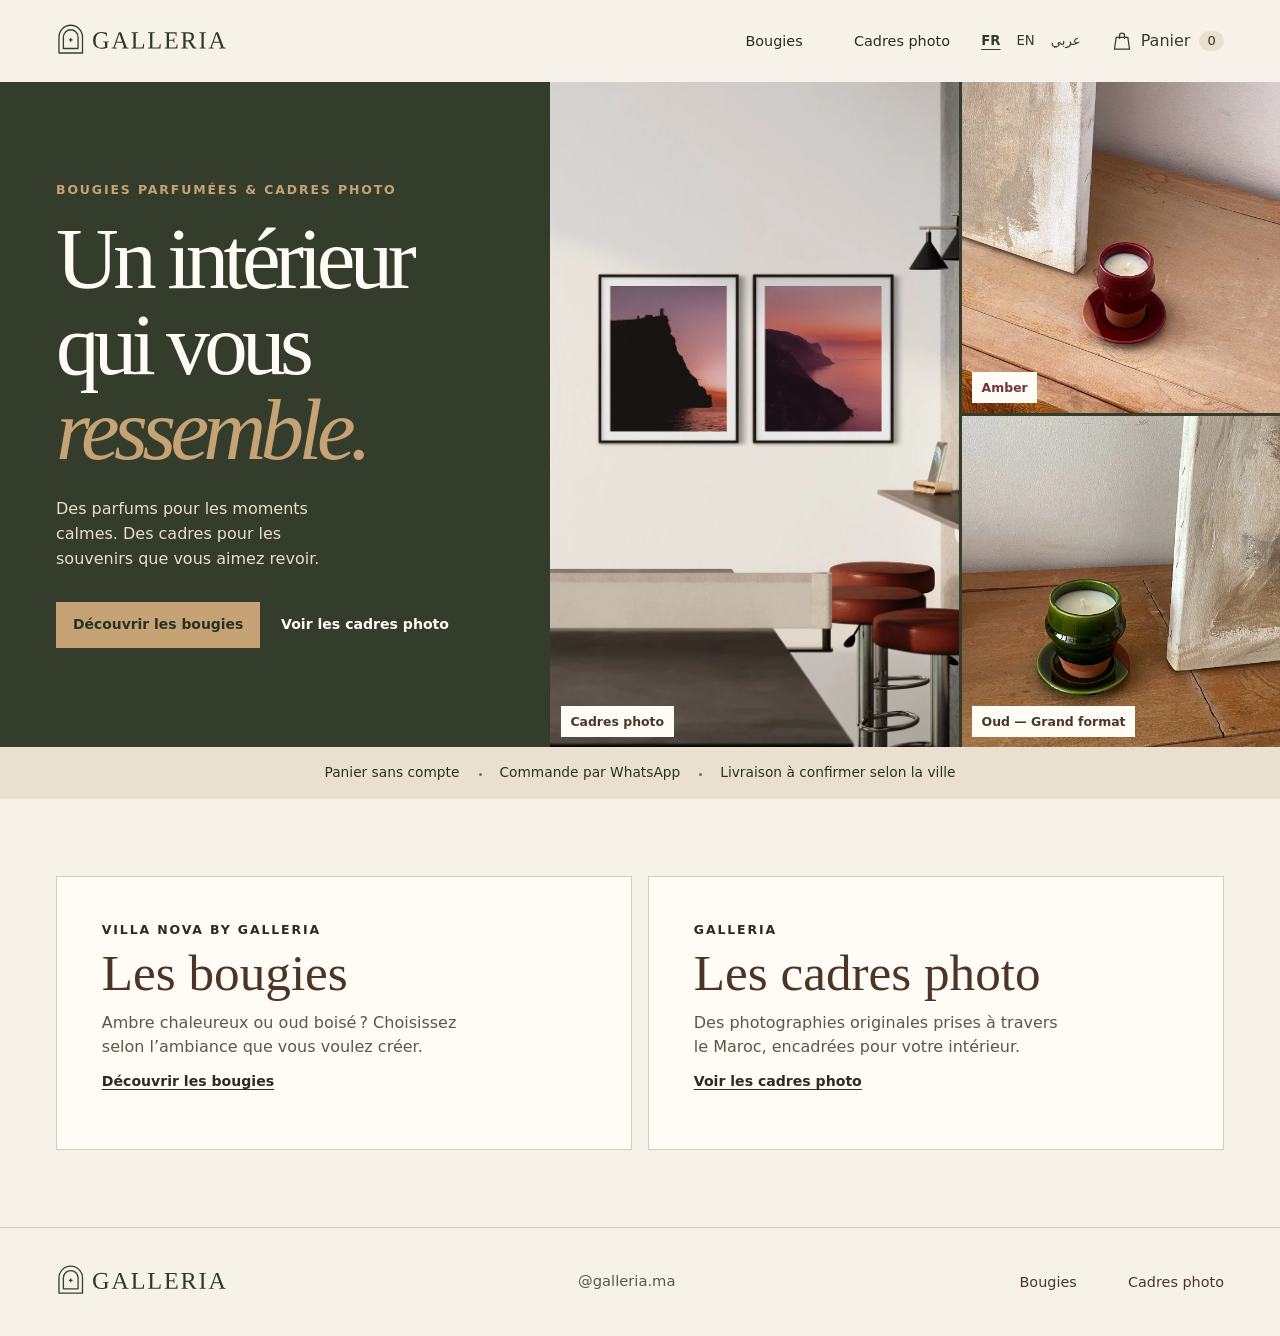
==== commit 8dd654b7: "Show original candle photos and interactive frame finish previews" ====
--- a/index.html
+++ b/index.html
@@ -7,10 +7,10 @@
   <meta name="description" content="Découvrez les bougies parfumées Villa Nova by Galleria et les cadres photo Galleria.">
   <title>Galleria — Bougies & cadres photo</title>
   <link rel="icon" href="assets/galleria-mark.svg" type="image/svg+xml">
-  <link rel="stylesheet" href="style.css">
+  <link rel="stylesheet" href="style.css?v=2">
   <script src="catalog.js" defer></script>
-  <script src="translations.js" defer></script>
-  <script src="shop.js" defer></script>
+  <script src="translations.js?v=2" defer></script>
+  <script src="shop.js?v=2" defer></script>
 </head>
 <body>
   <a class="skip" href="#main" data-copy="skip">Aller au contenu</a>
@@ -43,9 +43,20 @@
           <a class="quiet" href="cadres.html" data-copy="browseFrames">Voir les cadres photo</a>
         </div>
       </div>
-      <figure class="hero-photo">
-        <img src="assets/frames-interior.webp" alt="Deux photos encadrées de la côte au crépuscule dans un intérieur" data-alt="heroAlt" fetchpriority="high" width="850" height="1700">
-      </figure>
+      <div class="hero-gallery">
+        <a class="hero-photo hero-frames" href="cadres.html">
+          <img src="assets/frames-interior.webp" alt="Deux photos encadrées de la côte au crépuscule dans un intérieur" data-alt="heroAlt" fetchpriority="high" width="850" height="1700">
+          <span data-copy="frames">Cadres photo</span>
+        </a>
+        <a class="hero-photo hero-amber" href="amber.html">
+          <img src="assets/amber.webp" alt="" width="1152" height="1536">
+          <span data-copy="amberName">Amber</span>
+        </a>
+        <a class="hero-photo hero-oud" href="oud.html">
+          <img src="assets/oud.webp" alt="" width="1153" height="1536">
+          <span data-copy="oudName">Oud — Grand format</span>
+        </a>
+      </div>
     </section>
     <div class="order-strip" aria-label="Modalités de commande" data-aria="orderTerms">
       <span data-copy="noAccount">Panier sans compte</span><span data-copy="whatsappOrder">Commande par WhatsApp</span><span data-copy="delivery">Livraison à confirmer selon la ville</span>
--- a/style.css
+++ b/style.css
@@ -3,11 +3,13 @@
   --paper: #f6f2e9;
   --chalk: #fffcf5;
   --sand: #eae0cf;
-  --olive: #343e2b;
+  --olive: #343d2b;
+  --walnut: #4c3528;
+  --brass: #c6a375;
+  --burgundy: #71333e;
   --deep: #293222;
   --ink: #292c23;
   --muted: #57594d;
-  --amber: #dcb379;
   --line: #d7ccba;
   --serif: "Instrument Serif", Georgia, "Times New Roman", serif;
   --sans: Inter, system-ui, -apple-system, sans-serif;
@@ -36,22 +38,46 @@
 .hero { background: var(--olive); color: var(--chalk); display: grid; grid-template-columns: 43% 57%; min-height: min(665px, 54vw); }
 .hero-copy { align-self: center; padding: 4.5rem 2rem 4.5rem max(3.5rem, calc((100vw - 1250px) / 2)); }
 .eyebrow { display: block; font-size: .78rem; font-weight: 650; letter-spacing: .15em; line-height: 1.4; }
-.hero-label { color: #efc995; }
+.hero-label { color: var(--brass); }
 .hero h1 { font-size: clamp(3.45rem, 6.8vw, 7.3rem); letter-spacing: -.065em; margin: 1.1rem 0 1.55rem; }
-.hero h1 em { color: #efc995; font-weight: 400; }
+.hero h1 em { color: var(--brass); font-weight: 400; }
 .hero-copy p { color: #e8dfcd; max-width: 29ch; }
 .hero-actions { display: flex; align-items: center; gap: 1rem 1.3rem; flex-wrap: wrap; margin-top: 1.9rem; }
 .button { display: inline-flex; align-items: center; justify-content: center; min-height: 46px; border: 1px solid transparent; padding: .65rem 1rem; font-size: .87rem; font-weight: 660; line-height: 1.4; text-align: center; transition: background-color .18s; }
-.primary { background: var(--amber); color: var(--deep); }
-.primary:hover { background: #eec897; }
+.primary { background: var(--brass); color: var(--deep); }
+.primary:hover { background: #dfbf93; }
 .dark { background: var(--olive); color: var(--chalk); }
 .dark:hover { background: #49563d; }
 .quiet { display: inline-flex; align-items: center; min-height: 44px; padding: 0; border: 0; background: none; color: inherit; font-size: .88rem; font-weight: 620; }
 .hero-photo, .photo { position: relative; overflow: hidden; }
-.hero-photo { background: #534a32; min-height: 100%; }
-.hero-photo img { width: 100%; height: 100%; object-fit: cover; object-position: 52% 53%; position: absolute; inset: 0; }
+.hero-gallery {
+  display: grid;
+  grid-template-columns: 1fr .78fr;
+  grid-template-rows: repeat(2, minmax(0, 1fr));
+  gap: 3px;
+  background: var(--olive);
+}
+.hero-photo { display: block; background: var(--sand); }
+.hero-photo:focus-visible { outline-offset: -5px; z-index: 1; }
+.hero-photo img { width: 100%; height: 100%; object-fit: cover; position: absolute; inset: 0; }
+.hero-photo span {
+  position: absolute;
+  inset-inline-start: .65rem;
+  inset-block-end: .65rem;
+  max-width: calc(100% - 1.3rem);
+  padding: .35rem .6rem;
+  background: var(--chalk);
+  color: var(--walnut);
+  font-size: .78rem;
+  font-weight: 650;
+}
+.hero-photo:hover span { text-decoration: underline; text-underline-offset: .2em; }
+.hero-frames { grid-row: span 2; }
+.hero-frames img { object-position: center 45%; }
+.hero-amber img { object-position: 52% 71%; }
+.hero-oud img { object-position: 41% 71%; }
+.hero-amber span { color: var(--burgundy); }
 figcaption { position: absolute; right: .75rem; bottom: .75rem; background: var(--chalk); color: var(--deep); padding: .24rem .55rem; font-size: .75rem; }
-.hero-photo figcaption { background: #2b3023; color: var(--chalk); }
 .order-strip { background: var(--sand); color: var(--deep); display: flex; flex-wrap: wrap; justify-content: center; gap: .25rem 2.5rem; padding: .95rem 1.2rem; font-size: .86rem; text-align: center; }
 .order-strip span + span { position: relative; }
 .order-strip span + span::before { position: absolute; content: ""; width: 3px; height: 3px; border-radius: 50%; background: #826842; left: -1.3rem; top: 50%; }
@@ -71,12 +97,12 @@
 .duo { display: flex; flex-wrap: wrap; align-items: center; justify-content: space-between; gap: 1rem; margin-top: 1.5rem; padding: clamp(1rem, 2.8vw, 1.7rem); background: var(--sand); }
 .duo h3 { font-size: 2.05rem; margin-bottom: .35rem; }
 .duo p { color: var(--muted); }
-.frames { background: #e9dfcf; padding-block: clamp(2.25rem, 5.4vw, 5rem); }
+.frames { background: var(--sand); padding-block: clamp(2.25rem, 5.4vw, 5rem); }
 .frame-grid { display: grid; grid-template-columns: 1.15fr 1fr; align-items: center; gap: clamp(2rem, 7vw, 7rem); }
 .frame-image { aspect-ratio: 1.15; background: #bba483; }
 .frame-copy p { margin-top: 1.2rem; }
 #frame-buy { justify-content: flex-start; }
-.footer { color: var(--deep); }
+.footer { color: var(--walnut); border-top: 1px solid var(--line); }
 .footer-inner { min-height: 108px; display: flex; align-items: center; justify-content: space-between; gap: 1rem; flex-wrap: wrap; padding-block: 1.4rem; }
 .footer-inner > span { color: var(--muted); font-size: .85rem; }
 #cart { width: min(100%, 475px); max-width: 100%; height: 100dvh; max-height: 100dvh; inset: 0 0 0 auto; margin: 0; border: 0; padding: 0; color: var(--ink); background: var(--chalk); }
@@ -113,7 +139,9 @@
   .hero { grid-template-columns: 1fr; }
   .hero-copy { padding: 2.7rem 1.25rem 2.65rem; }
   .hero h1 { font-size: clamp(3.55rem, 12.5vw, 5.2rem); }
-  .hero-photo { aspect-ratio: 1.12; }
+  .hero-copy .quiet { min-height: 44px; }
+  .hero-gallery { min-height: clamp(285px, 78vw, 440px); }
+  .hero-photo span { inset-inline-start: .45rem; inset-block-end: .45rem; max-width: calc(100% - .9rem); }
   .section-heading { align-items: start; flex-direction: column; gap: .85rem; }
   .candle-grid { gap: 1rem; }
   .frame-grid { grid-template-columns: 1fr; }
@@ -150,7 +178,7 @@
 [dir="rtl"] { --serif: "Noto Naskh Arabic", "Geeza Pro", "Times New Roman", serif; }
 [dir="rtl"] .hero h1, [dir="rtl"] h2, [dir="rtl"] h3, [dir="rtl"] .eyebrow { letter-spacing: normal; }
 [dir="rtl"] .hero h1 { line-height: 1.15; }
-[dir="rtl"] .hero h1 span:nth-child(2) { color: #efc995; }
+[dir="rtl"] .hero h1 span:nth-child(2) { color: var(--brass); }
 [dir="rtl"] .order-strip span + span::before { left: auto; right: -1.3rem; }
 [dir="rtl"] .footer-inner > span { direction: ltr; }
 
@@ -188,6 +216,8 @@
 .home-collection .quiet, .product-link { text-decoration: underline; text-underline-offset: .24em; }
 .home-collection p { max-width: 36ch; color: var(--muted); }
 .section-heading h1, .frame-copy h1 { font-size: clamp(2.8rem,6vw,5.25rem); letter-spacing: -.045em; margin-top: .6rem; }
+.home-collection h2, .frame-copy h1, .frame-collection h2 { color: var(--walnut); }
+.detail [data-product-detail="amber"] h1 { color: var(--burgundy); }
 .product-body h2 { font-size: clamp(2rem,4vw,3rem); margin-bottom: .55rem; }
 .product-body h2 a:hover { text-decoration: underline; text-underline-offset: .16em; }
 .breadcrumb { text-decoration: underline; text-underline-offset: .25em; margin-bottom: 1rem; }
@@ -199,7 +229,6 @@
 [dir="rtl"] .section-heading h1, [dir="rtl"] .frame-copy h1 { letter-spacing: normal; }
 @media (max-width: 540px) { .home-collections { grid-template-columns: 1fr; } }
 
-.hero-photo img { object-position: center 45%; }
 .product .photo { aspect-ratio: 3/4; }
 .detail .product:has(.photo) { display: grid; grid-template-columns: minmax(0,1fr) minmax(0,1fr); align-items: center; }
 .detail > [data-product-detail] { max-width: 980px; }
@@ -222,6 +251,42 @@
 .frame-options label { display: grid; gap: .35rem; flex: 1 1 150px; max-width: 260px; }
 .frame-options select { min-height: 46px; width: 100%; border: 1px solid #827864; border-radius: 0; background: var(--chalk); color: var(--ink); font: inherit; font-weight: 400; padding-inline: .55rem; }
 .frame-options select:focus-visible { outline: 2px solid #a56928; outline-offset: 3px; }
+.frame-collection .finish-picker { margin-top: 1.5rem; }
+.finish-note { color: var(--muted); font-size: .88rem; }
+.finish-gallery {
+  display: grid;
+  grid-template-columns: repeat(3, minmax(0, 1fr));
+  gap: clamp(.35rem, 2vw, .9rem);
+  max-width: 580px;
+  margin-top: .65rem;
+}
+.finish-option { position: relative; cursor: pointer; }
+.finish-option input {
+  position: absolute;
+  inset-inline-start: .45rem;
+  bottom: .85rem;
+  margin: 0;
+  accent-color: var(--olive);
+}
+.finish-display { display: grid; height: 100%; border: 2px solid var(--line); background: var(--chalk); }
+.finish-frame {
+  display: grid;
+  place-items: center;
+  aspect-ratio: 4 / 5;
+  margin: clamp(.3rem, 1.65vw, .8rem);
+  padding: 8%;
+  border: clamp(4px, 1vw, 10px) solid var(--frame-color);
+  box-shadow: 0 0 0 1px #d4c9b8, 0 2px 4px #292c2326;
+  background: #fffcf5;
+  overflow: hidden;
+}
+.finish-frame[data-finish="walnut"] { --frame-color: #61402f; }
+.finish-frame[data-finish="white"] { --frame-color: #f6f5f1; }
+.finish-frame[data-finish="black"] { --frame-color: #292624; }
+.finish-frame img { width: 100%; height: 100%; min-height: 0; object-fit: contain; }
+.finish-name { display: flex; align-items: center; min-height: 40px; padding-inline: 1.5rem .15rem; font-size: .82rem; }
+.finish-option input:checked + .finish-display { border-color: var(--olive); background: #e5e9dc; }
+.finish-option input:focus-visible + .finish-display { outline: 2px solid #a56928; outline-offset: 3px; }
 @media (max-width: 820px) { .print-gallery { grid-template-columns: repeat(2,minmax(0,1fr)); } }
 @media (max-width: 580px) {
   .detail .product:has(.photo), .atelier-photo { grid-template-columns: 1fr; }
